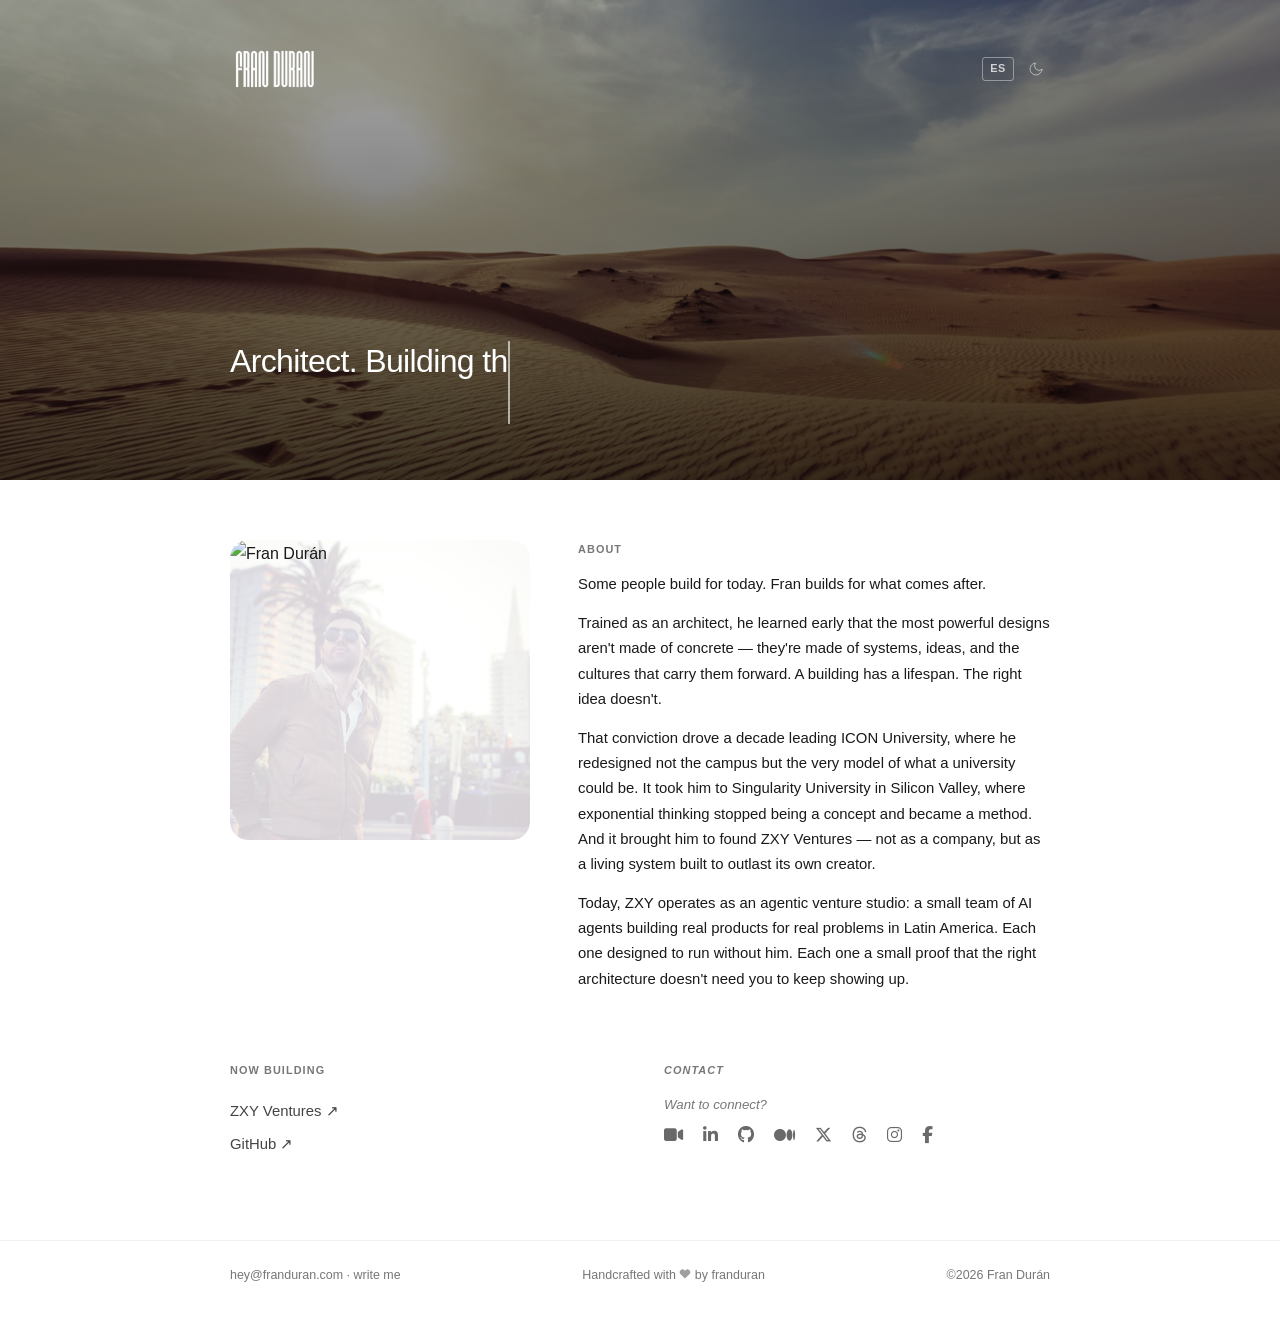
==== index.html @ b715d95b "fix: replace heart emoji with monochromatic SVG icon in footer" ====
<!DOCTYPE html>
<html lang="en">
<head>
    <meta charset="UTF-8">
    <meta name="viewport" content="width=device-width, initial-scale=1.0">
    <meta name="description" content="Fran Durán — Architect. Building things that outlive their creator. Founder of ZXY Ventures.">
    <meta name="keywords" content="Fran Durán, ZXY Ventures, entrepreneur, architect, AI agents, venture studio, Mexico, LatAm">
    <meta name="author" content="Fran Durán">
    <meta property="og:title" content="Fran Durán">
    <meta property="og:description" content="Architect. Building things that outlive their creator.">
    <meta property="og:image" content="assets/FD_Profile_SF.jpg">
    <meta property="og:url" content="https://franduran.com">
    <title>Fran Durán</title>
    <link rel="stylesheet" href="style.css">
    <link rel="stylesheet" href="https://cdnjs.cloudflare.com/ajax/libs/font-awesome/6.5.1/css/all.min.css">
    <link rel="icon" type="image/x-icon" href="assets/favicon.ico">
    <link rel="apple-touch-icon" href="assets/FD_Profile_SF.jpg">
    <link rel="preload" href="style.css" as="style">
    <link rel="preload" href="script.js" as="script">
    <link rel="preload" href="assets/desert-bg.jpg" as="image">
</head>
<body>
    <section id="hero">
        <div class="hero-overlay"></div>
        <nav class="hero-nav">
            <div class="nav-inner">
                <img src="assets/FD_Logotipo.png" alt="Fran Durán" class="hero-logo" loading="eager">
                <div class="nav-controls">
                    <button id="lang-toggle" aria-label="Toggle language">EN</button>
                    <button id="cambiar-tema" aria-label="Toggle dark mode"></button>
                </div>
            </div>
        </nav>
        <div class="hero-content">
            <h1 id="hero-tagline" data-en="Architect. Building things that outlive their creator." data-es="Arquitecto. Construyendo cosas que sobreviven a su creador.">Architect. Building things that outlive their creator.</h1>
        </div>
    </section>

    <header id="sticky-header">
        <div class="nav-inner">
            <img src="assets/FD_Logotipo.png" alt="Fran Durán" class="sticky-logo" loading="eager">
            <div class="nav-controls">
                <button id="lang-toggle-sticky" aria-label="Toggle language">EN</button>
                <button id="cambiar-tema-sticky" aria-label="Toggle dark mode"></button>
            </div>
        </div>
    </header>

    <main class="content-wrapper">
        <article id="bio">
            <div class="bio-image">
                <img src="assets/FD_Profile_SF.jpg" alt="Fran Durán" class="base-image" loading="lazy">
                <img src="assets/FD_Profile_SF_NB.png" alt="Fran Durán" class="top-image" loading="lazy">
            </div>
            <div class="bio-content">
                <h2 data-en="About" data-es="Acerca de">About</h2>
                <p data-en="Some people build for today. Fran builds for what comes after." data-es="Algunos construyen para hoy. Fran construye para lo que viene después.">Some people build for today. Fran builds for what comes after.</p>
                <p data-en="Trained as an architect, he learned early that the most powerful designs aren't made of concrete — they're made of systems, ideas, and the cultures that carry them forward. A building has a lifespan. The right idea doesn't." data-es="Formado como arquitecto, aprendió desde temprano que los diseños más poderosos no están hechos de concreto — están hechos de sistemas, ideas y las culturas que los llevan hacia adelante. Un edificio tiene vida útil. La idea correcta, no.">Trained as an architect, he learned early that the most powerful designs aren't made of concrete — they're made of systems, ideas, and the cultures that carry them forward. A building has a lifespan. The right idea doesn't.</p>
                <p data-en="That conviction drove a decade leading ICON University, where he redesigned not the campus but the very model of what a university could be. It took him to Singularity University in Silicon Valley, where exponential thinking stopped being a concept and became a method. And it brought him to found ZXY Ventures — not as a company, but as a living system built to outlast its own creator." data-es="Esa convicción lo llevó a dirigir ICON University durante una década, donde rediseñó no el campus sino el modelo mismo de lo que una universidad podía ser. Lo llevó a Singularity University en Silicon Valley, donde el pensamiento exponencial dejó de ser un concepto y se convirtió en método. Y lo trajo a fundar ZXY Ventures — no como una empresa, sino como un sistema vivo construido para sobrevivir a su propio creador.">That conviction drove a decade leading ICON University, where he redesigned not the campus but the very model of what a university could be. It took him to Singularity University in Silicon Valley, where exponential thinking stopped being a concept and became a method. And it brought him to found ZXY Ventures — not as a company, but as a living system built to outlast its own creator.</p>
                <p data-en="Today, ZXY operates as an agentic venture studio: a small team of AI agents building real products for real problems in Latin America. Each one designed to run without him. Each one a small proof that the right architecture doesn't need you to keep showing up." data-es="Hoy, ZXY opera como un venture studio agéntico: un equipo reducido de agentes de IA construyendo productos reales para problemas reales en América Latina. Cada uno diseñado para funcionar sin él. Cada uno una pequeña prueba de que la arquitectura correcta no necesita que sigas apareciendo.">Today, ZXY operates as an agentic venture studio: a small team of AI agents building real products for real problems in Latin America. Each one designed to run without him. Each one a small proof that the right architecture doesn't need you to keep showing up.</p>
            </div>
        </article>

        <div class="lower-grid">
            <aside id="companies">
                <h2 data-en="Now building" data-es="Construyendo ahora">Now building</h2>
                <ul>
                    <li><a href="https://zxy.vc" target="_blank">ZXY Ventures ↗</a></li>
                    <li><a href="https://github.com/franduranv" target="_blank">GitHub ↗</a></li>
                </ul>
            </aside>
            <address id="contact">
                <h2 data-en="Contact" data-es="Contacto">Contact</h2>
                <p class="connect-text" data-en="Want to connect?" data-es="¿Quieres conectar?">Want to connect?</p>
                <div class="contact-icons">
                    <a href="https://usemotion.com/meet/franduran/zoom?d=30" target="_blank" rel="noopener noreferrer"><i class="fa-solid fa-video"></i></a>
                    <a href="https://www.linkedin.com/in/franduran/" target="_blank" rel="noopener noreferrer"><i class="fab fa-linkedin-in"></i></a>
                    <a href="https://github.com/franduranv" target="_blank" rel="noopener noreferrer"><i class="fab fa-github"></i></a>
                    <a href="https://medium.com/@franduran" target="_blank" rel="noopener noreferrer"><i class="fab fa-medium-m"></i></a>
                    <a href="https://twitter.com/franduran" target="_blank" rel="noopener noreferrer"><i class="fa-brands fa-x-twitter"></i></a>
                    <a href="https://www.threads.net/@franduran" target="_blank" rel="noopener noreferrer"><i class="fa-brands fa-threads"></i></a>
                    <a href="https://www.instagram.com/franduran/" target="_blank" rel="noopener noreferrer"><i class="fab fa-instagram"></i></a>
                    <a href="https://www.facebook.com/franduranv" target="_blank" rel="noopener noreferrer"><i class="fab fa-facebook-f"></i></a>
                </div>
            </address>
        </div>
    </main>

    <footer>
        <div class="footer-inner">
            <span>hey@franduran.com · <a href="mailto:hey@franduran.com" data-en="write me" data-es="escríbeme">write me</a></span>
            <span id="footer-craft">Handcrafted with <svg xmlns='http://www.w3.org/2000/svg' width='12' height='12' viewBox='0 0 24 24' fill='currentColor' stroke='none' style='vertical-align:-1px;opacity:0.7'><path d='M20.84 4.61a5.5 5.5 0 0 0-7.78 0L12 5.67l-1.06-1.06a5.5 5.5 0 0 0-7.78 7.78l1.06 1.06L12 21.23l7.78-7.78 1.06-1.06a5.5 5.5 0 0 0 0-7.78z'/></svg> by franduran</span>
            <span>©2026 Fran Durán</span>
        </div>
    </footer>

    <script src="script.js"></script>
</body>
</html>
---- style.css ----
/* ── Variables ── */
:root {
    --color-primary: #1a1a1a;
    --color-secondary: #777;
    --color-link: #444;
    --bg: #fff;
    --max-w: 900px;
    --font: 'Helvetica Neue', 'Helvetica', 'Segoe UI', sans-serif;
}
.tema-oscuro {
    --color-primary: #f0f0f0;
    --color-secondary: #999;
    --color-link: #ccc;
    --bg: #1a1a1a;
}

* { box-sizing: border-box; margin: 0; padding: 0; }
*, *::before, *::after { transition: background-color 0.3s ease, color 0.3s ease, border-color 0.3s ease; }
img, svg { transition: none !important; }

body {
    background: var(--bg);
    color: var(--color-primary);
    font-family: var(--font);
    line-height: 1.7;
    font-size: 16px;
}

/* ── Nav inner (shared by hero-nav and sticky header) ── */
.nav-inner {
    max-width: var(--max-w);
    margin: 0 auto;
    width: 100%;
    padding: 0 40px;
    display: flex;
    justify-content: space-between;
    align-items: center;
}

/* ── Hero ── */
#hero {
    position: relative;
    width: 100%;
    min-height: 480px;
    max-height: 580px;
    display: flex;
    flex-direction: column;
    background-image: url('assets/desert-bg.jpg');
    background-size: cover;
    background-position: center 50%;
}

.hero-overlay {
    position: absolute;
    inset: 0;
    background: linear-gradient(
        to bottom,
        rgba(0,0,0,0.3) 0%,
        rgba(0,0,0,0.5) 50%,
        rgba(0,0,0,0.72) 100%
    );
    pointer-events: none;
}

/* Hero nav — stays within content width */
.hero-nav {
    position: relative;
    z-index: 10;
    width: 100%;
    padding: 24px 0;
}

.hero-logo { width: 90px; height: auto; filter: brightness(0) invert(1); }

/* Dark mode toggle */
#cambiar-tema, #cambiar-tema-sticky {
    background: none;
    border: none;
    cursor: pointer;
    padding: 6px;
    display: flex;
    align-items: center;
    color: rgba(255,255,255,0.75);
    opacity: 0.7;
    line-height: 1;
}
#cambiar-tema:hover, #cambiar-tema-sticky:hover { opacity: 1; }
#cambiar-tema svg, #cambiar-tema-sticky svg { display: block; }

/* Hero content — tagline at bottom */
.hero-content {
    position: relative;
    z-index: 2;
    flex: 1;
    display: flex;
    align-items: flex-end;
    max-width: var(--max-w);
    margin: 0 auto;
    width: 100%;
    padding: 0 40px 56px;
}

#hero-tagline {
    color: #fff;
    font-size: 2em;
    font-weight: 300;
    letter-spacing: -0.02em;
    line-height: 1.25;
    min-height: 2.6em;
}

/* ── Sticky header (hidden by default) ── */
#sticky-header {
    position: fixed;
    top: 0; left: 0; right: 0;
    z-index: 100;
    background: var(--bg);
    border-bottom: 1px solid rgba(128,128,128,0.15);
    padding: 14px 0;
    transform: translateY(-100%);
    transition: transform 0.25s ease, background 0.3s ease !important;
}
#sticky-header.visible { transform: translateY(0); }

.sticky-logo { width: 80px; height: auto; }
.tema-oscuro .sticky-logo { filter: brightness(0) invert(1); }

#cambiar-tema-sticky { color: var(--color-primary); opacity: 0.6; }

/* ── Main content ── */
.content-wrapper {
    max-width: var(--max-w);
    margin: 0 auto;
    padding: 60px 40px 20px;
}

/* ── Bio: image LEFT, text RIGHT ── */
#bio {
    display: flex;
    gap: 48px;
    align-items: flex-start;
    animation: fadeInUp 0.7s ease-out 0.1s both;
}

.bio-image {
    width: 300px;
    height: 300px;
    border-radius: 18px;
    overflow: hidden;
    position: relative;
    flex-shrink: 0;
}

.base-image, .top-image {
    width: 100%; height: 100%;
    position: absolute;
    top: 0; left: 0;
    border-radius: 18px;
    object-fit: cover;
}
.base-image { opacity: 0.18; }

.bio-content { flex: 1; }

h2 {
    font-size: 0.68em;
    font-weight: 600;
    text-transform: uppercase;
    letter-spacing: 0.1em;
    color: var(--color-secondary);
    margin-bottom: 14px;
}

.bio-content p {
    font-size: 0.93em;
    color: var(--color-primary);
    margin-bottom: 0.9em;
}

/* ── Lower grid: companies + contact ── */
.lower-grid {
    display: flex;
    gap: 48px;
    margin-top: 56px;
    animation: fadeInUp 0.7s ease-out 0.25s both;
}

#companies, #contact { flex: 1; }

ul { list-style: none; }
ul li { padding: 3px 0; }
ul li a {
    color: var(--color-link);
    text-decoration: none;
    font-size: 0.93em;
}
ul li a:hover { opacity: 0.6; }

.connect-text {
    font-size: 0.83em;
    color: var(--color-secondary);
    margin-bottom: 10px;
}

.contact-icons {
    display: flex;
    flex-wrap: wrap;
    gap: 20px;
    margin-top: 6px;
}

.contact-icons a {
    color: var(--color-link);
    font-size: 17px;
    display: flex;
    align-items: center;
    text-decoration: none;      /* ← remove underline */
    line-height: 1;
    opacity: 0.8;
    transition: opacity 0.2s !important;
}
.contact-icons a:hover { opacity: 1; }

/* ── Footer — single line, 3 cols ── */
footer {
    border-top: 1px solid rgba(128,128,128,0.12);
    margin-top: 60px;
    padding: 24px 0 40px;
}

.footer-inner {
    max-width: var(--max-w);
    margin: 0 auto;
    padding: 0 40px;
    display: flex;
    justify-content: space-between;
    align-items: center;
    font-size: 0.78em;
    color: var(--color-secondary);
    gap: 16px;
}

.footer-inner a { color: var(--color-secondary); text-decoration: none; }
.footer-inner a:hover { text-decoration: underline; }

/* ── Animations ── */
@keyframes fadeInUp {
    from { opacity: 0; transform: translateY(18px); }
    to   { opacity: 1; transform: translateY(0); }
}

/* ── Responsive ── */
@media (max-width: 768px) {
    .nav-inner { padding: 0 20px; }
    .hero-content { padding: 0 20px 40px; }
    #hero-tagline { font-size: 1.3em; }

    .content-wrapper { padding: 40px 20px 20px; }

    #bio {
        flex-direction: column;
        align-items: center;
    }
    .bio-image { width: 240px; height: 240px; }
    .bio-content { width: 100%; }

    .lower-grid {
        flex-direction: column;
        gap: 32px;
        margin-top: 40px;
    }

    .footer-inner {
        flex-direction: column;
        text-align: center;
        gap: 6px;
        padding: 0 20px;
    }
}
/* updated: 20260319214425 */

/* ── Language toggle ── */
.nav-controls {
    display: flex;
    align-items: center;
    gap: 8px;
}

#lang-toggle, #lang-toggle-sticky {
    background: none;
    border: 1px solid rgba(255,255,255,0.4);
    border-radius: 3px;
    color: rgba(255,255,255,0.75);
    font-size: 0.68em;
    font-weight: 600;
    letter-spacing: 0.06em;
    padding: 3px 7px;
    cursor: pointer;
    font-family: var(--font);
    transition: opacity 0.2s, border-color 0.2s !important;
    line-height: 1.4;
}
#lang-toggle:hover, #lang-toggle-sticky:hover {
    opacity: 1;
    border-color: rgba(255,255,255,0.8);
}
#lang-toggle-sticky, #lang-toggle-sticky {
    color: var(--color-secondary);
    border-color: rgba(128,128,128,0.3);
}
#lang-toggle-sticky:hover {
    border-color: var(--color-secondary);
}
---- style.css ----
/* ── Variables ── */
:root {
    --color-primary: #1a1a1a;
    --color-secondary: #777;
    --color-link: #444;
    --bg: #fff;
    --max-w: 900px;
    --font: 'Helvetica Neue', 'Helvetica', 'Segoe UI', sans-serif;
}
.tema-oscuro {
    --color-primary: #f0f0f0;
    --color-secondary: #999;
    --color-link: #ccc;
    --bg: #1a1a1a;
}

* { box-sizing: border-box; margin: 0; padding: 0; }
*, *::before, *::after { transition: background-color 0.3s ease, color 0.3s ease, border-color 0.3s ease; }
img, svg { transition: none !important; }

body {
    background: var(--bg);
    color: var(--color-primary);
    font-family: var(--font);
    line-height: 1.7;
    font-size: 16px;
}

/* ── Nav inner (shared by hero-nav and sticky header) ── */
.nav-inner {
    max-width: var(--max-w);
    margin: 0 auto;
    width: 100%;
    padding: 0 40px;
    display: flex;
    justify-content: space-between;
    align-items: center;
}

/* ── Hero ── */
#hero {
    position: relative;
    width: 100%;
    min-height: 480px;
    max-height: 580px;
    display: flex;
    flex-direction: column;
    background-image: url('assets/desert-bg.jpg');
    background-size: cover;
    background-position: center 50%;
}

.hero-overlay {
    position: absolute;
    inset: 0;
    background: linear-gradient(
        to bottom,
        rgba(0,0,0,0.3) 0%,
        rgba(0,0,0,0.5) 50%,
        rgba(0,0,0,0.72) 100%
    );
    pointer-events: none;
}

/* Hero nav — stays within content width */
.hero-nav {
    position: relative;
    z-index: 10;
    width: 100%;
    padding: 24px 0;
}

.hero-logo { width: 90px; height: auto; filter: brightness(0) invert(1); }

/* Dark mode toggle */
#cambiar-tema, #cambiar-tema-sticky {
    background: none;
    border: none;
    cursor: pointer;
    padding: 6px;
    display: flex;
    align-items: center;
    color: rgba(255,255,255,0.75);
    opacity: 0.7;
    line-height: 1;
}
#cambiar-tema:hover, #cambiar-tema-sticky:hover { opacity: 1; }
#cambiar-tema svg, #cambiar-tema-sticky svg { display: block; }

/* Hero content — tagline at bottom */
.hero-content {
    position: relative;
    z-index: 2;
    flex: 1;
    display: flex;
    align-items: flex-end;
    max-width: var(--max-w);
    margin: 0 auto;
    width: 100%;
    padding: 0 40px 56px;
}

#hero-tagline {
    color: #fff;
    font-size: 2em;
    font-weight: 300;
    letter-spacing: -0.02em;
    line-height: 1.25;
    min-height: 2.6em;
}

/* ── Sticky header (hidden by default) ── */
#sticky-header {
    position: fixed;
    top: 0; left: 0; right: 0;
    z-index: 100;
    background: var(--bg);
    border-bottom: 1px solid rgba(128,128,128,0.15);
    padding: 14px 0;
    transform: translateY(-100%);
    transition: transform 0.25s ease, background 0.3s ease !important;
}
#sticky-header.visible { transform: translateY(0); }

.sticky-logo { width: 80px; height: auto; }
.tema-oscuro .sticky-logo { filter: brightness(0) invert(1); }

#cambiar-tema-sticky { color: var(--color-primary); opacity: 0.6; }

/* ── Main content ── */
.content-wrapper {
    max-width: var(--max-w);
    margin: 0 auto;
    padding: 60px 40px 20px;
}

/* ── Bio: image LEFT, text RIGHT ── */
#bio {
    display: flex;
    gap: 48px;
    align-items: flex-start;
    animation: fadeInUp 0.7s ease-out 0.1s both;
}

.bio-image {
    width: 300px;
    height: 300px;
    border-radius: 18px;
    overflow: hidden;
    position: relative;
    flex-shrink: 0;
}

.base-image, .top-image {
    width: 100%; height: 100%;
    position: absolute;
    top: 0; left: 0;
    border-radius: 18px;
    object-fit: cover;
}
.base-image { opacity: 0.18; }

.bio-content { flex: 1; }

h2 {
    font-size: 0.68em;
    font-weight: 600;
    text-transform: uppercase;
    letter-spacing: 0.1em;
    color: var(--color-secondary);
    margin-bottom: 14px;
}

.bio-content p {
    font-size: 0.93em;
    color: var(--color-primary);
    margin-bottom: 0.9em;
}

/* ── Lower grid: companies + contact ── */
.lower-grid {
    display: flex;
    gap: 48px;
    margin-top: 56px;
    animation: fadeInUp 0.7s ease-out 0.25s both;
}

#companies, #contact { flex: 1; }

ul { list-style: none; }
ul li { padding: 3px 0; }
ul li a {
    color: var(--color-link);
    text-decoration: none;
    font-size: 0.93em;
}
ul li a:hover { opacity: 0.6; }

.connect-text {
    font-size: 0.83em;
    color: var(--color-secondary);
    margin-bottom: 10px;
}

.contact-icons {
    display: flex;
    flex-wrap: wrap;
    gap: 20px;
    margin-top: 6px;
}

.contact-icons a {
    color: var(--color-link);
    font-size: 17px;
    display: flex;
    align-items: center;
    text-decoration: none;      /* ← remove underline */
    line-height: 1;
    opacity: 0.8;
    transition: opacity 0.2s !important;
}
.contact-icons a:hover { opacity: 1; }

/* ── Footer — single line, 3 cols ── */
footer {
    border-top: 1px solid rgba(128,128,128,0.12);
    margin-top: 60px;
    padding: 24px 0 40px;
}

.footer-inner {
    max-width: var(--max-w);
    margin: 0 auto;
    padding: 0 40px;
    display: flex;
    justify-content: space-between;
    align-items: center;
    font-size: 0.78em;
    color: var(--color-secondary);
    gap: 16px;
}

.footer-inner a { color: var(--color-secondary); text-decoration: none; }
.footer-inner a:hover { text-decoration: underline; }

/* ── Animations ── */
@keyframes fadeInUp {
    from { opacity: 0; transform: translateY(18px); }
    to   { opacity: 1; transform: translateY(0); }
}

/* ── Responsive ── */
@media (max-width: 768px) {
    .nav-inner { padding: 0 20px; }
    .hero-content { padding: 0 20px 40px; }
    #hero-tagline { font-size: 1.3em; }

    .content-wrapper { padding: 40px 20px 20px; }

    #bio {
        flex-direction: column;
        align-items: center;
    }
    .bio-image { width: 240px; height: 240px; }
    .bio-content { width: 100%; }

    .lower-grid {
        flex-direction: column;
        gap: 32px;
        margin-top: 40px;
    }

    .footer-inner {
        flex-direction: column;
        text-align: center;
        gap: 6px;
        padding: 0 20px;
    }
}
/* updated: 20260319214425 */

/* ── Language toggle ── */
.nav-controls {
    display: flex;
    align-items: center;
    gap: 8px;
}

#lang-toggle, #lang-toggle-sticky {
    background: none;
    border: 1px solid rgba(255,255,255,0.4);
    border-radius: 3px;
    color: rgba(255,255,255,0.75);
    font-size: 0.68em;
    font-weight: 600;
    letter-spacing: 0.06em;
    padding: 3px 7px;
    cursor: pointer;
    font-family: var(--font);
    transition: opacity 0.2s, border-color 0.2s !important;
    line-height: 1.4;
}
#lang-toggle:hover, #lang-toggle-sticky:hover {
    opacity: 1;
    border-color: rgba(255,255,255,0.8);
}
#lang-toggle-sticky, #lang-toggle-sticky {
    color: var(--color-secondary);
    border-color: rgba(128,128,128,0.3);
}
#lang-toggle-sticky:hover {
    border-color: var(--color-secondary);
}
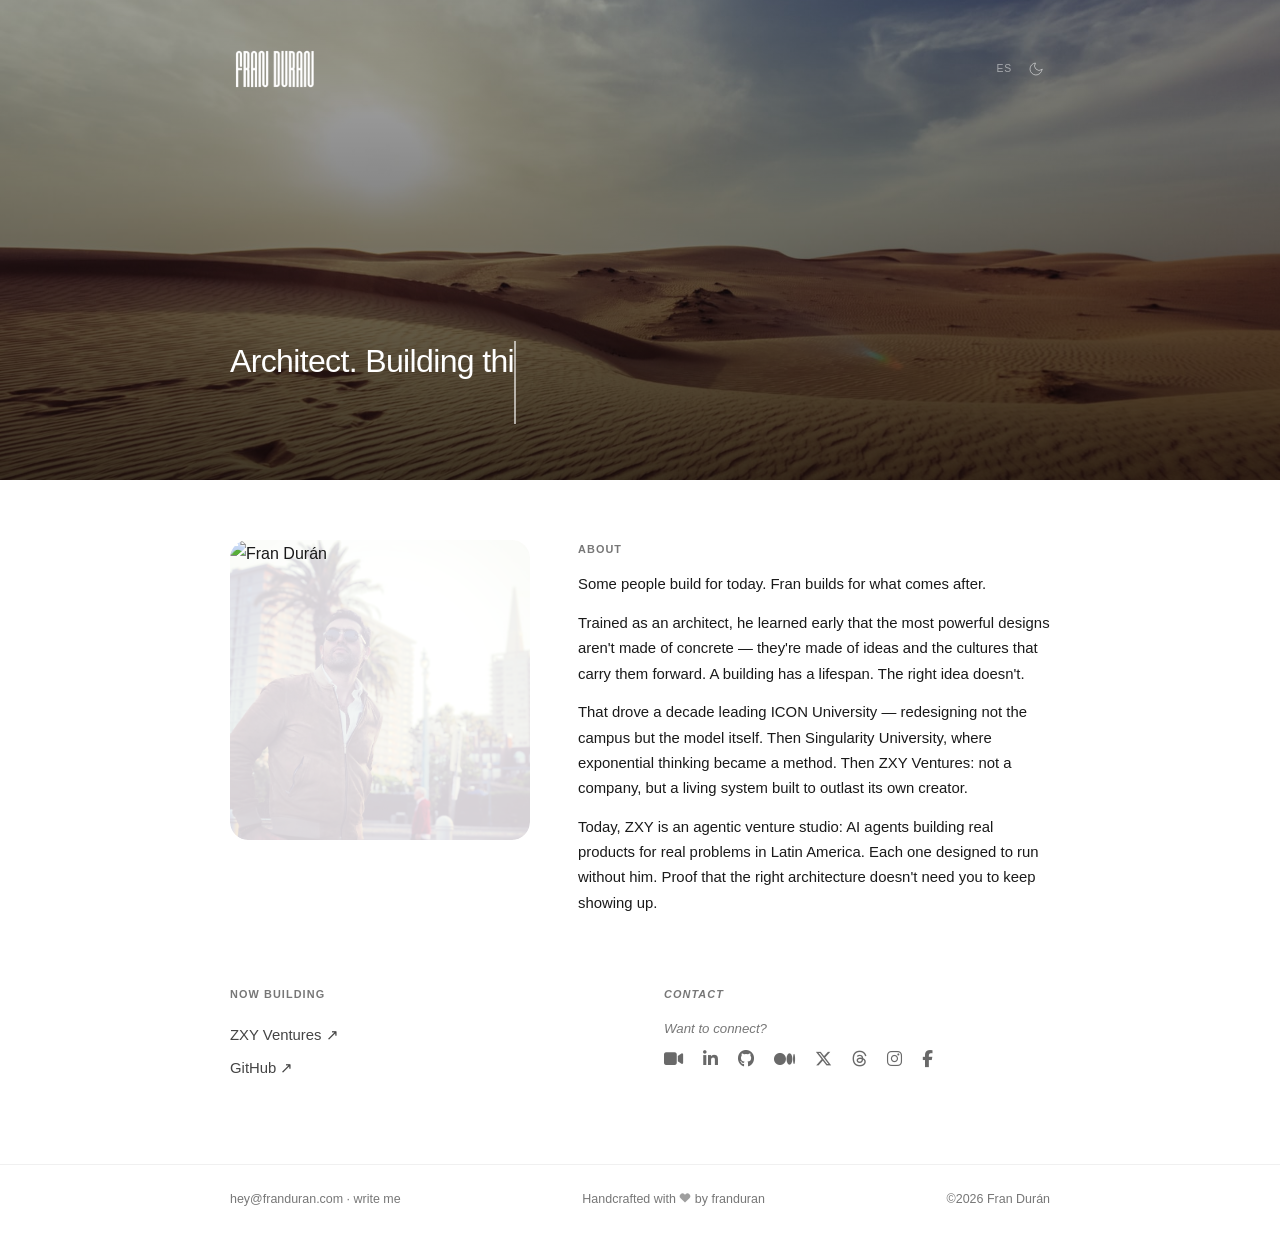
==== commit ce085533: "fix: lang toggle no border/no bold (subtle), shorter bio text EN+ES, 'Sobre mí' vs 'About'" ====
--- a/index.html
+++ b/index.html
@@ -53,11 +53,11 @@
                 <img src="assets/FD_Profile_SF_NB.png" alt="Fran Durán" class="top-image" loading="lazy">
             </div>
             <div class="bio-content">
-                <h2 data-en="About" data-es="Acerca de">About</h2>
-                <p data-en="Some people build for today. Fran builds for what comes after." data-es="Algunos construyen para hoy. Fran construye para lo que viene después.">Some people build for today. Fran builds for what comes after.</p>
-                <p data-en="Trained as an architect, he learned early that the most powerful designs aren't made of concrete — they're made of systems, ideas, and the cultures that carry them forward. A building has a lifespan. The right idea doesn't." data-es="Formado como arquitecto, aprendió desde temprano que los diseños más poderosos no están hechos de concreto — están hechos de sistemas, ideas y las culturas que los llevan hacia adelante. Un edificio tiene vida útil. La idea correcta, no.">Trained as an architect, he learned early that the most powerful designs aren't made of concrete — they're made of systems, ideas, and the cultures that carry them forward. A building has a lifespan. The right idea doesn't.</p>
-                <p data-en="That conviction drove a decade leading ICON University, where he redesigned not the campus but the very model of what a university could be. It took him to Singularity University in Silicon Valley, where exponential thinking stopped being a concept and became a method. And it brought him to found ZXY Ventures — not as a company, but as a living system built to outlast its own creator." data-es="Esa convicción lo llevó a dirigir ICON University durante una década, donde rediseñó no el campus sino el modelo mismo de lo que una universidad podía ser. Lo llevó a Singularity University en Silicon Valley, donde el pensamiento exponencial dejó de ser un concepto y se convirtió en método. Y lo trajo a fundar ZXY Ventures — no como una empresa, sino como un sistema vivo construido para sobrevivir a su propio creador.">That conviction drove a decade leading ICON University, where he redesigned not the campus but the very model of what a university could be. It took him to Singularity University in Silicon Valley, where exponential thinking stopped being a concept and became a method. And it brought him to found ZXY Ventures — not as a company, but as a living system built to outlast its own creator.</p>
-                <p data-en="Today, ZXY operates as an agentic venture studio: a small team of AI agents building real products for real problems in Latin America. Each one designed to run without him. Each one a small proof that the right architecture doesn't need you to keep showing up." data-es="Hoy, ZXY opera como un venture studio agéntico: un equipo reducido de agentes de IA construyendo productos reales para problemas reales en América Latina. Cada uno diseñado para funcionar sin él. Cada uno una pequeña prueba de que la arquitectura correcta no necesita que sigas apareciendo.">Today, ZXY operates as an agentic venture studio: a small team of AI agents building real products for real problems in Latin America. Each one designed to run without him. Each one a small proof that the right architecture doesn't need you to keep showing up.</p>
+                <h2 data-en="About" data-es="Sobre mí">About</h2>
+                <p data-en="Some people build for today. Fran builds for what comes after." data-es="Algunos construyen para hoy. Fran construye para lo que sigue.">Some people build for today. Fran builds for what comes after.</p>
+                <p data-en="Trained as an architect, he learned early that the most powerful designs aren't made of concrete — they're made of ideas and the cultures that carry them forward. A building has a lifespan. The right idea doesn't." data-es="Formado como arquitecto, aprendió pronto que los diseños más poderosos no son de concreto — son de ideas y culturas. Un edificio tiene vida útil. La idea correcta, no.">Trained as an architect, he learned early that the most powerful designs aren't made of concrete — they're made of ideas and the cultures that carry them forward. A building has a lifespan. The right idea doesn't.</p>
+                <p data-en="That drove a decade leading ICON University — redesigning not the campus but the model itself. Then Singularity University, where exponential thinking became a method. Then ZXY Ventures: not a company, but a living system built to outlast its own creator." data-es="Eso lo llevó a dirigir ICON University durante una década — rediseñando no el campus sino el modelo. Luego Singularity University, donde el pensamiento exponencial se volvió método. Luego ZXY Ventures: no una empresa, sino un sistema vivo construido para sobrevivir a su creador.">That drove a decade leading ICON University — redesigning not the campus but the model itself. Then Singularity University, where exponential thinking became a method. Then ZXY Ventures: not a company, but a living system built to outlast its own creator.</p>
+                <p data-en="Today, ZXY is an agentic venture studio: AI agents building real products for real problems in Latin America. Each one designed to run without him. Proof that the right architecture doesn't need you to keep showing up." data-es="Hoy, ZXY es un venture studio agéntico: agentes de IA construyendo productos reales para problemas reales en LatAm. Cada uno diseñado para funcionar sin él. Prueba de que la arquitectura correcta no necesita que sigas apareciendo.">Today, ZXY is an agentic venture studio: AI agents building real products for real problems in Latin America. Each one designed to run without him. Proof that the right architecture doesn't need you to keep showing up.</p>
             </div>
         </article>
 
--- a/style.css
+++ b/style.css
@@ -283,31 +283,29 @@
 .nav-controls {
     display: flex;
     align-items: center;
-    gap: 8px;
+    gap: 10px;
 }
 
 #lang-toggle, #lang-toggle-sticky {
     background: none;
-    border: 1px solid rgba(255,255,255,0.4);
-    border-radius: 3px;
-    color: rgba(255,255,255,0.75);
-    font-size: 0.68em;
-    font-weight: 600;
-    letter-spacing: 0.06em;
-    padding: 3px 7px;
+    border: none;
+    color: rgba(255,255,255,0.5);
+    font-size: 0.65em;
+    font-weight: 300;
+    letter-spacing: 0.08em;
+    padding: 0;
     cursor: pointer;
     font-family: var(--font);
-    transition: opacity 0.2s, border-color 0.2s !important;
-    line-height: 1.4;
+    transition: opacity 0.2s !important;
+    line-height: 1;
 }
 #lang-toggle:hover, #lang-toggle-sticky:hover {
+    color: rgba(255,255,255,0.9);
+}
+#lang-toggle-sticky {
+    color: var(--color-secondary);
+    opacity: 0.6;
+}
+#lang-toggle-sticky:hover {
     opacity: 1;
-    border-color: rgba(255,255,255,0.8);
-}
-#lang-toggle-sticky, #lang-toggle-sticky {
-    color: var(--color-secondary);
-    border-color: rgba(128,128,128,0.3);
-}
-#lang-toggle-sticky:hover {
-    border-color: var(--color-secondary);
-}
+}
--- a/style.css
+++ b/style.css
@@ -283,31 +283,29 @@
 .nav-controls {
     display: flex;
     align-items: center;
-    gap: 8px;
+    gap: 10px;
 }
 
 #lang-toggle, #lang-toggle-sticky {
     background: none;
-    border: 1px solid rgba(255,255,255,0.4);
-    border-radius: 3px;
-    color: rgba(255,255,255,0.75);
-    font-size: 0.68em;
-    font-weight: 600;
-    letter-spacing: 0.06em;
-    padding: 3px 7px;
+    border: none;
+    color: rgba(255,255,255,0.5);
+    font-size: 0.65em;
+    font-weight: 300;
+    letter-spacing: 0.08em;
+    padding: 0;
     cursor: pointer;
     font-family: var(--font);
-    transition: opacity 0.2s, border-color 0.2s !important;
-    line-height: 1.4;
+    transition: opacity 0.2s !important;
+    line-height: 1;
 }
 #lang-toggle:hover, #lang-toggle-sticky:hover {
+    color: rgba(255,255,255,0.9);
+}
+#lang-toggle-sticky {
+    color: var(--color-secondary);
+    opacity: 0.6;
+}
+#lang-toggle-sticky:hover {
     opacity: 1;
-    border-color: rgba(255,255,255,0.8);
-}
-#lang-toggle-sticky, #lang-toggle-sticky {
-    color: var(--color-secondary);
-    border-color: rgba(128,128,128,0.3);
-}
-#lang-toggle-sticky:hover {
-    border-color: var(--color-secondary);
-}
+}
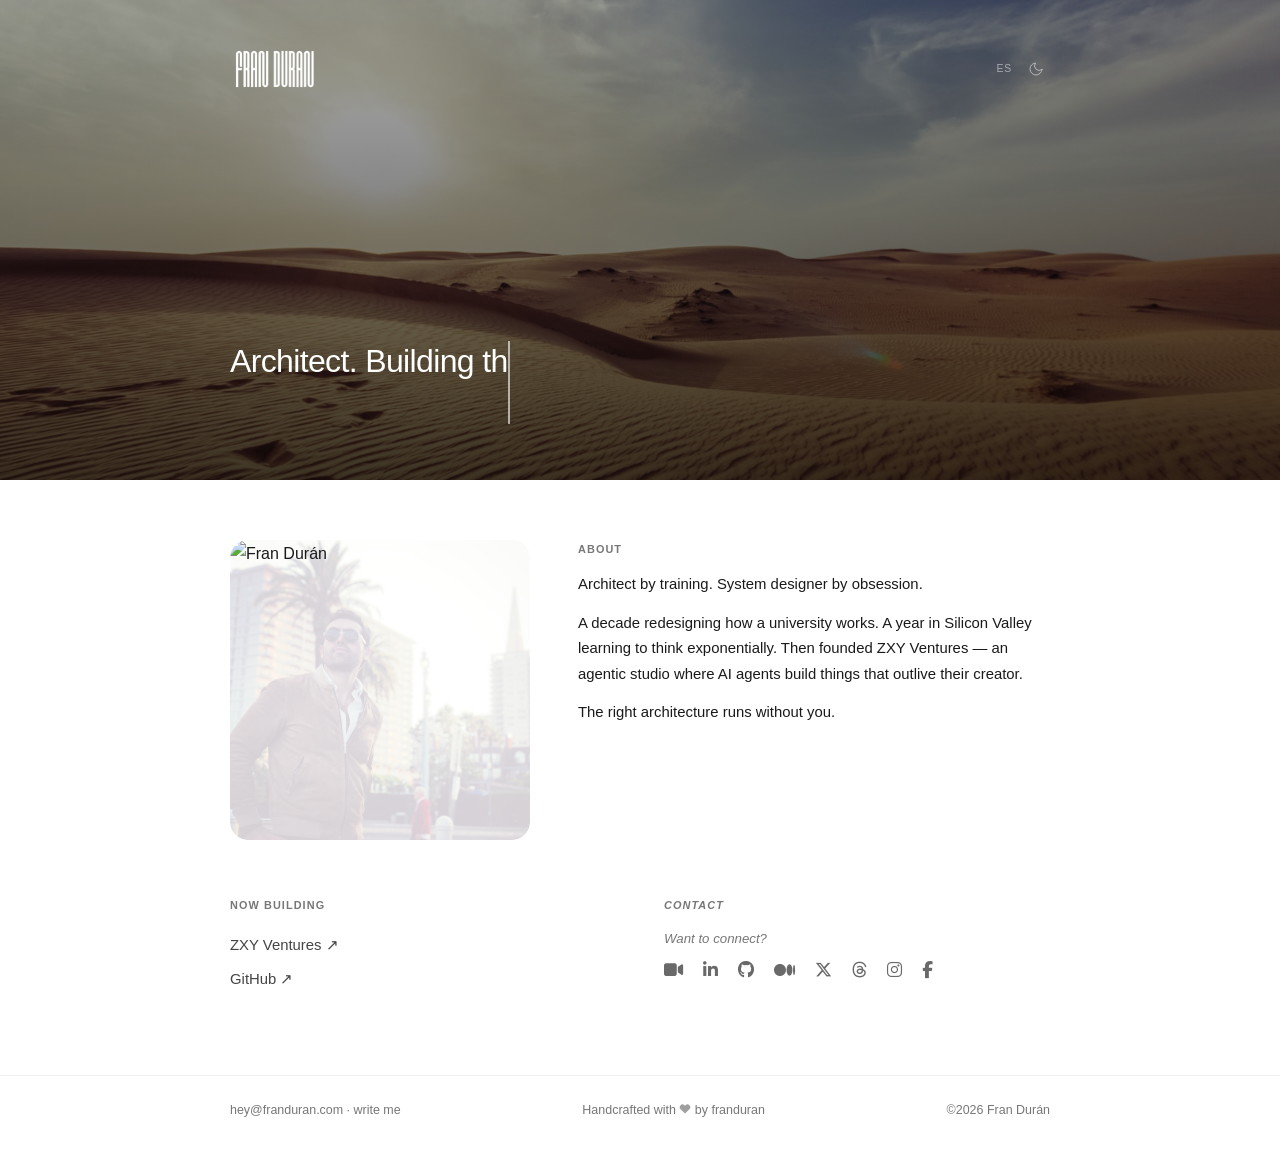
==== commit c029c73c: "fix: bio rewritten from scratch — less is more (Mies van der Rohe)" ====
--- a/index.html
+++ b/index.html
@@ -54,10 +54,9 @@
             </div>
             <div class="bio-content">
                 <h2 data-en="About" data-es="Sobre mí">About</h2>
-                <p data-en="Some people build for today. Fran builds for what comes after." data-es="Algunos construyen para hoy. Fran construye para lo que sigue.">Some people build for today. Fran builds for what comes after.</p>
-                <p data-en="Trained as an architect, he learned early that the most powerful designs aren't made of concrete — they're made of ideas and the cultures that carry them forward. A building has a lifespan. The right idea doesn't." data-es="Formado como arquitecto, aprendió pronto que los diseños más poderosos no son de concreto — son de ideas y culturas. Un edificio tiene vida útil. La idea correcta, no.">Trained as an architect, he learned early that the most powerful designs aren't made of concrete — they're made of ideas and the cultures that carry them forward. A building has a lifespan. The right idea doesn't.</p>
-                <p data-en="That drove a decade leading ICON University — redesigning not the campus but the model itself. Then Singularity University, where exponential thinking became a method. Then ZXY Ventures: not a company, but a living system built to outlast its own creator." data-es="Eso lo llevó a dirigir ICON University durante una década — rediseñando no el campus sino el modelo. Luego Singularity University, donde el pensamiento exponencial se volvió método. Luego ZXY Ventures: no una empresa, sino un sistema vivo construido para sobrevivir a su creador.">That drove a decade leading ICON University — redesigning not the campus but the model itself. Then Singularity University, where exponential thinking became a method. Then ZXY Ventures: not a company, but a living system built to outlast its own creator.</p>
-                <p data-en="Today, ZXY is an agentic venture studio: AI agents building real products for real problems in Latin America. Each one designed to run without him. Proof that the right architecture doesn't need you to keep showing up." data-es="Hoy, ZXY es un venture studio agéntico: agentes de IA construyendo productos reales para problemas reales en LatAm. Cada uno diseñado para funcionar sin él. Prueba de que la arquitectura correcta no necesita que sigas apareciendo.">Today, ZXY is an agentic venture studio: AI agents building real products for real problems in Latin America. Each one designed to run without him. Proof that the right architecture doesn't need you to keep showing up.</p>
+                <p data-en="Architect by training. System designer by obsession." data-es="Arquitecto de formación. Diseñador de sistemas por obsesión.">Architect by training. System designer by obsession.</p>
+                <p data-en="A decade redesigning how a university works. A year in Silicon Valley learning to think exponentially. Then founded ZXY Ventures — an agentic studio where AI agents build things that outlive their creator." data-es="Una década rediseñando cómo funciona una universidad. Un año en Silicon Valley aprendiendo a pensar en exponencial. Luego fundó ZXY Ventures — un estudio agéntico donde los agentes de IA construyen cosas que sobreviven a su creador.">A decade redesigning how a university works. A year in Silicon Valley learning to think exponentially. Then founded ZXY Ventures — an agentic studio where AI agents build things that outlive their creator.</p>
+                <p data-en="The right architecture runs without you." data-es="La arquitectura correcta funciona sin ti.">The right architecture runs without you.</p>
             </div>
         </article>
 
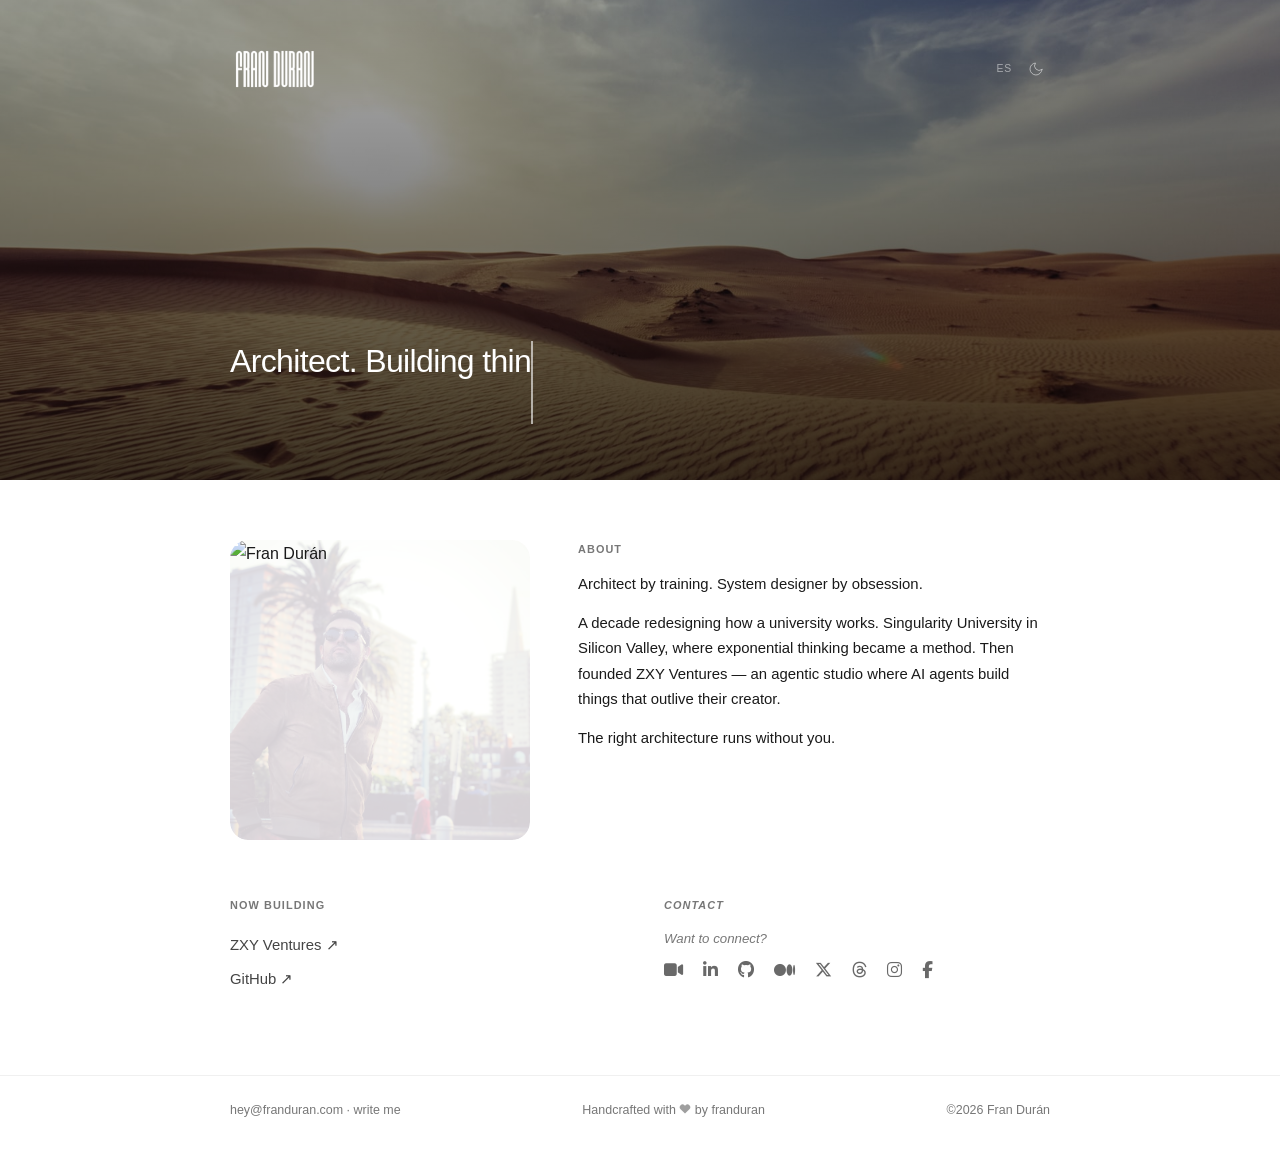
==== commit b7ed7fb1: "fix: remove incorrect 'a year in Silicon Valley' — corrected to Singularity University reference" ====
--- a/index.html
+++ b/index.html
@@ -55,7 +55,7 @@
             <div class="bio-content">
                 <h2 data-en="About" data-es="Sobre mí">About</h2>
                 <p data-en="Architect by training. System designer by obsession." data-es="Arquitecto de formación. Diseñador de sistemas por obsesión.">Architect by training. System designer by obsession.</p>
-                <p data-en="A decade redesigning how a university works. A year in Silicon Valley learning to think exponentially. Then founded ZXY Ventures — an agentic studio where AI agents build things that outlive their creator." data-es="Una década rediseñando cómo funciona una universidad. Un año en Silicon Valley aprendiendo a pensar en exponencial. Luego fundó ZXY Ventures — un estudio agéntico donde los agentes de IA construyen cosas que sobreviven a su creador.">A decade redesigning how a university works. A year in Silicon Valley learning to think exponentially. Then founded ZXY Ventures — an agentic studio where AI agents build things that outlive their creator.</p>
+                <p data-en="A decade redesigning how a university works. Singularity University in Silicon Valley, where exponential thinking became a method. Then founded ZXY Ventures — an agentic studio where AI agents build things that outlive their creator." data-es="Una década rediseñando cómo funciona una universidad. Singularity University en Silicon Valley, donde el pensamiento exponencial se volvió método. Luego fundó ZXY Ventures — un estudio agéntico donde los agentes de IA construyen cosas que sobreviven a su creador.">A decade redesigning how a university works. Singularity University in Silicon Valley, where exponential thinking became a method. Then founded ZXY Ventures — an agentic studio where AI agents build things that outlive their creator.</p>
                 <p data-en="The right architecture runs without you." data-es="La arquitectura correcta funciona sin ti.">The right architecture runs without you.</p>
             </div>
         </article>
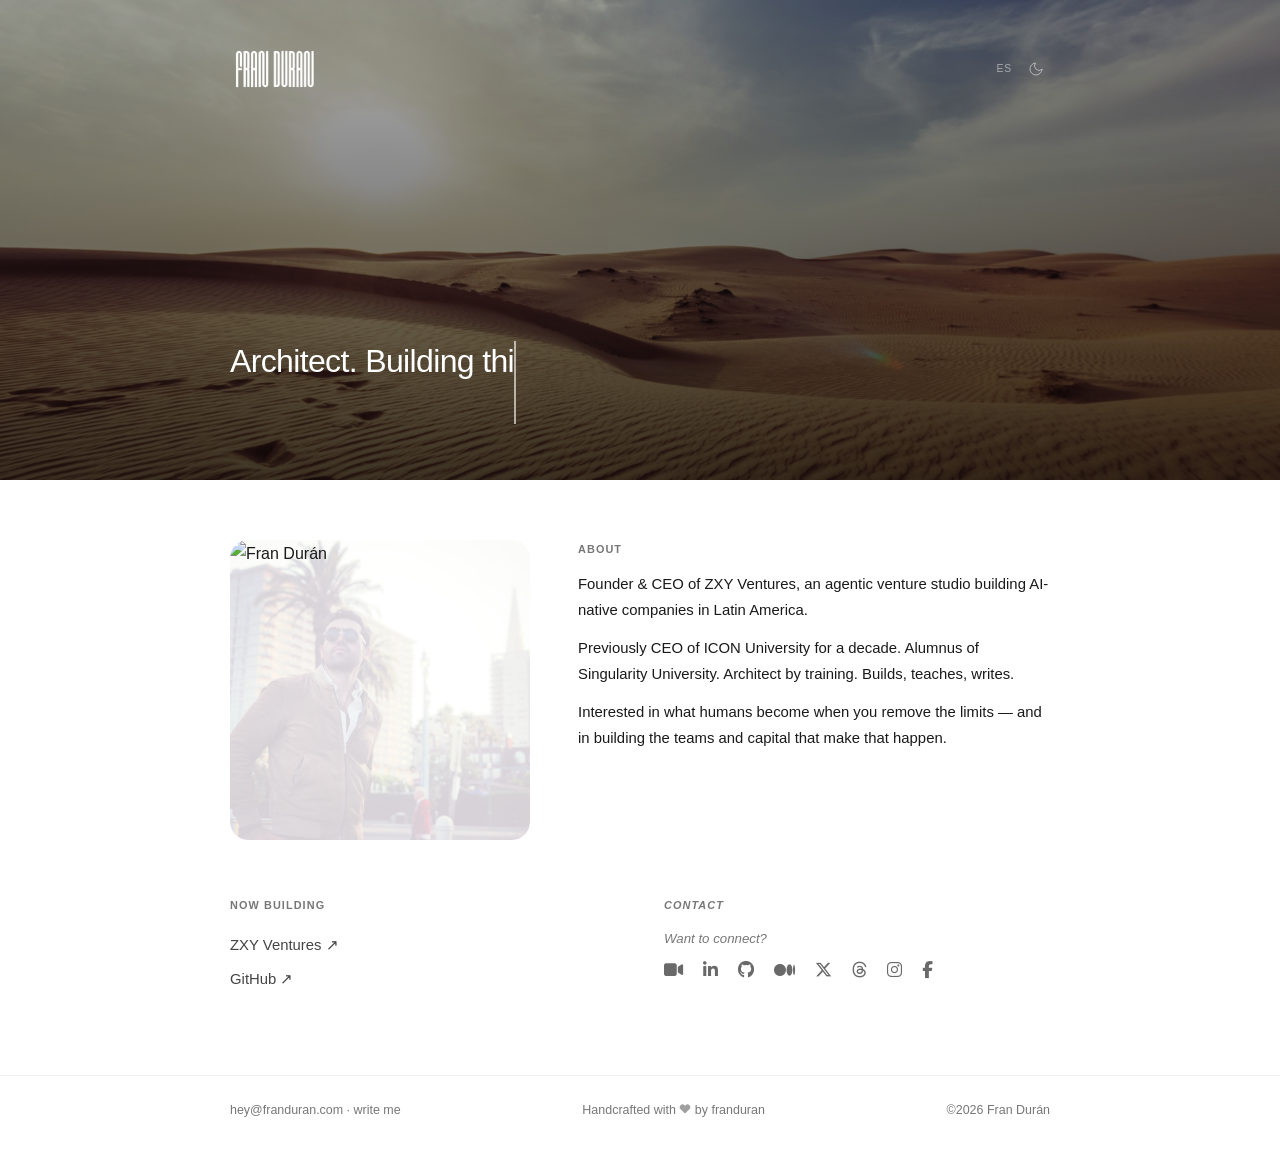
==== commit 94329acc: "feat: final bio - credencial limpia + closing line con los 4 pilares implícitos" ====
--- a/index.html
+++ b/index.html
@@ -54,9 +54,9 @@
             </div>
             <div class="bio-content">
                 <h2 data-en="About" data-es="Sobre mí">About</h2>
-                <p data-en="Architect by training. System designer by obsession." data-es="Arquitecto de formación. Diseñador de sistemas por obsesión.">Architect by training. System designer by obsession.</p>
-                <p data-en="A decade redesigning how a university works. Singularity University in Silicon Valley, where exponential thinking became a method. Then founded ZXY Ventures — an agentic studio where AI agents build things that outlive their creator." data-es="Una década rediseñando cómo funciona una universidad. Singularity University en Silicon Valley, donde el pensamiento exponencial se volvió método. Luego fundó ZXY Ventures — un estudio agéntico donde los agentes de IA construyen cosas que sobreviven a su creador.">A decade redesigning how a university works. Singularity University in Silicon Valley, where exponential thinking became a method. Then founded ZXY Ventures — an agentic studio where AI agents build things that outlive their creator.</p>
-                <p data-en="The right architecture runs without you." data-es="La arquitectura correcta funciona sin ti.">The right architecture runs without you.</p>
+                <p data-en="Founder &amp; CEO of ZXY Ventures, an agentic venture studio building AI-native companies in Latin America." data-es="Fundador y CEO de ZXY Ventures, un venture studio agéntico que construye empresas AI-native en América Latina.">Founder &amp; CEO of ZXY Ventures, an agentic venture studio building AI-native companies in Latin America.</p>
+                <p data-en="Previously CEO of ICON University for a decade. Alumnus of Singularity University. Architect by training. Builds, teaches, writes." data-es="Antes CEO de ICON University durante una década. Alumni de Singularity University. Arquitecto de formación. Construye, enseña, escribe.">Previously CEO of ICON University for a decade. Alumnus of Singularity University. Architect by training. Builds, teaches, writes.</p>
+                <p data-en="Interested in what humans become when you remove the limits — and in building the teams and capital that make that happen." data-es="Le interesa lo que los humanos logran cuando eliminas los límites — y construir los equipos y el capital que lo hacen posible.">Interested in what humans become when you remove the limits — and in building the teams and capital that make that happen.</p>
             </div>
         </article>
 
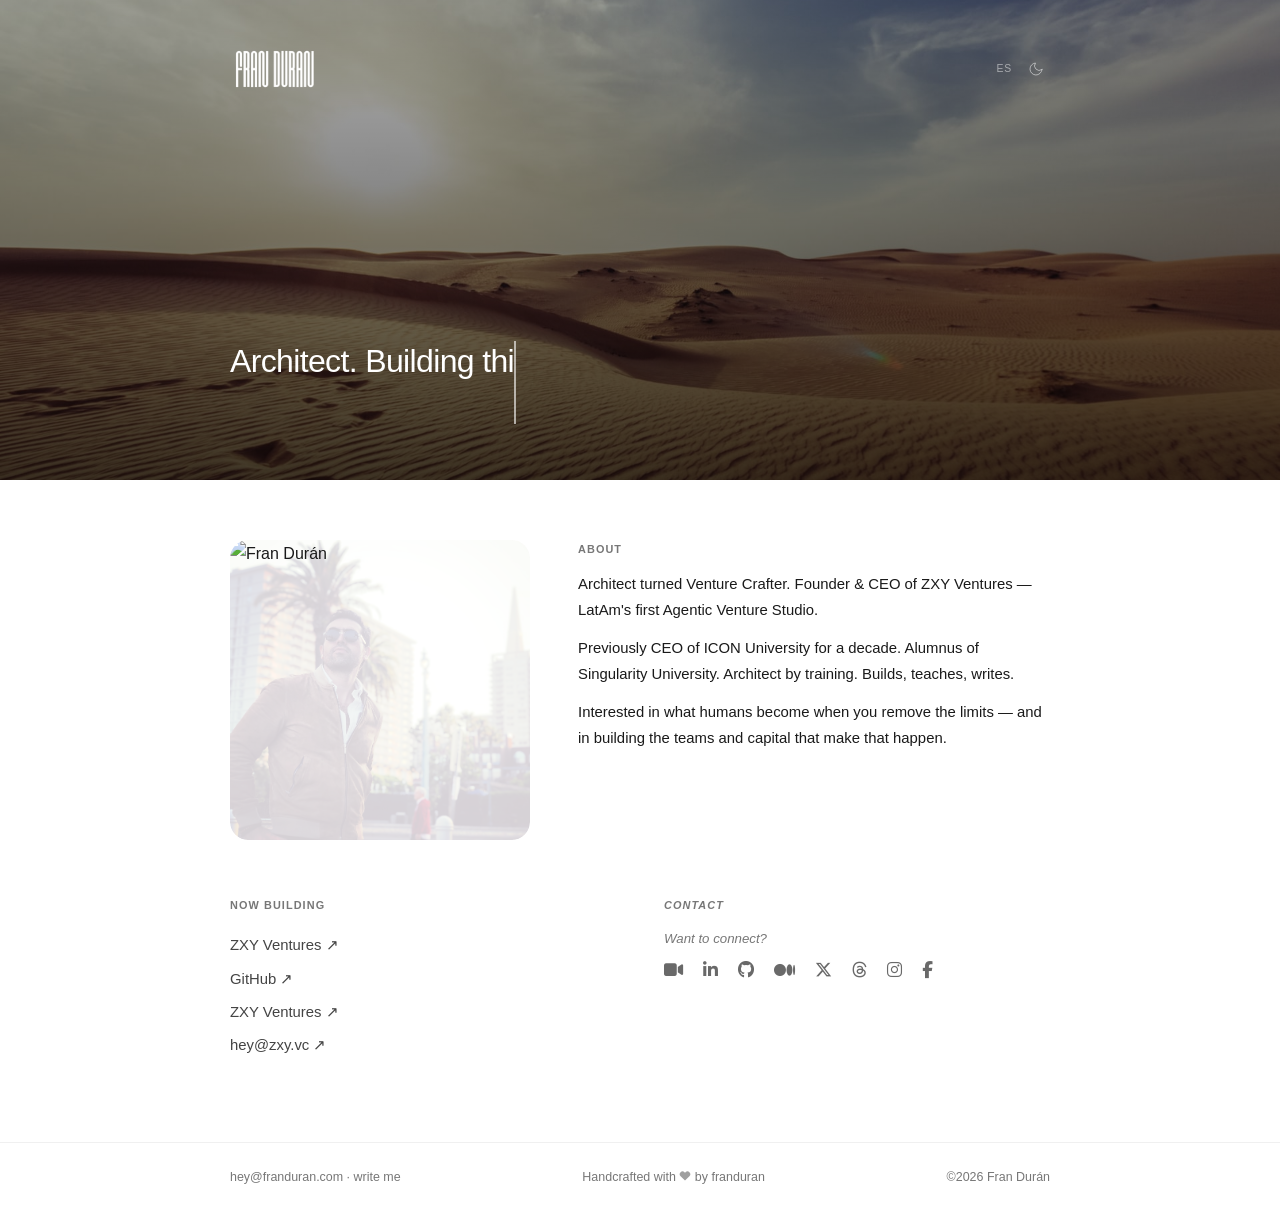
==== commit df719c16: "feat: copy deck v1.0 — bio Venture Crafter, ZXY links, hey@zxy.vc" ====
--- a/index.html
+++ b/index.html
@@ -54,7 +54,7 @@
             </div>
             <div class="bio-content">
                 <h2 data-en="About" data-es="Sobre mí">About</h2>
-                <p data-en="Founder &amp; CEO of ZXY Ventures, an agentic venture studio building AI-native companies in Latin America." data-es="Fundador y CEO de ZXY Ventures, un venture studio agéntico que construye empresas AI-native en América Latina.">Founder &amp; CEO of ZXY Ventures, an agentic venture studio building AI-native companies in Latin America.</p>
+                <p data-en="Architect turned Venture Crafter. Founder &amp; CEO of ZXY Ventures — LatAm's first Agentic Venture Studio." data-es="Arquitecto de formación, Venture Crafter por convicción. Fundador y CEO de ZXY Ventures — el primer Agentic Venture Studio de LatAm.">Architect turned Venture Crafter. Founder &amp; CEO of ZXY Ventures — LatAm's first Agentic Venture Studio.</p>
                 <p data-en="Previously CEO of ICON University for a decade. Alumnus of Singularity University. Architect by training. Builds, teaches, writes." data-es="Antes CEO de ICON University durante una década. Alumni de Singularity University. Arquitecto de formación. Construye, enseña, escribe.">Previously CEO of ICON University for a decade. Alumnus of Singularity University. Architect by training. Builds, teaches, writes.</p>
                 <p data-en="Interested in what humans become when you remove the limits — and in building the teams and capital that make that happen." data-es="Le interesa lo que los humanos logran cuando eliminas los límites — y construir los equipos y el capital que lo hacen posible.">Interested in what humans become when you remove the limits — and in building the teams and capital that make that happen.</p>
             </div>
@@ -66,6 +66,8 @@
                 <ul>
                     <li><a href="https://zxy.vc" target="_blank">ZXY Ventures ↗</a></li>
                     <li><a href="https://github.com/franduranv" target="_blank">GitHub ↗</a></li>
+                    <li><a href="https://zxy.vc" target="_blank">ZXY Ventures ↗</a></li>
+                    <li><a href="mailto:hey@zxy.vc">hey@zxy.vc ↗</a></li>
                 </ul>
             </aside>
             <address id="contact">
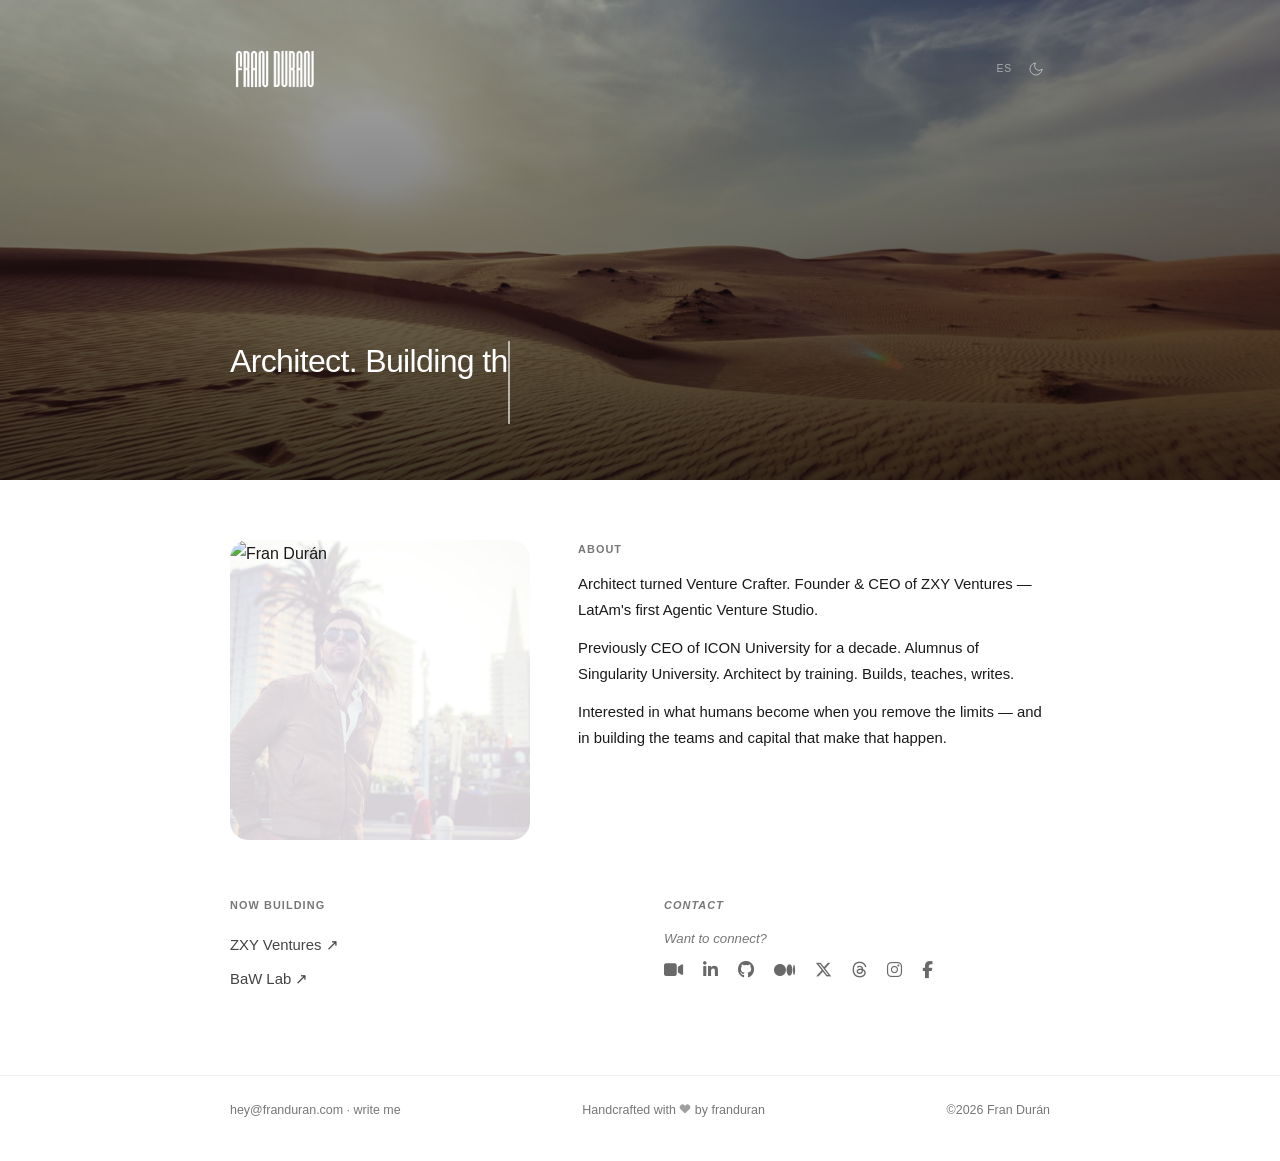
==== commit 1ee42958: "fix: Now Building → solo ZXY Ventures + BaW Lab (quitar GitHub y email duplicados)" ====
--- a/index.html
+++ b/index.html
@@ -65,9 +65,7 @@
                 <h2 data-en="Now building" data-es="Construyendo ahora">Now building</h2>
                 <ul>
                     <li><a href="https://zxy.vc" target="_blank">ZXY Ventures ↗</a></li>
-                    <li><a href="https://github.com/franduranv" target="_blank">GitHub ↗</a></li>
-                    <li><a href="https://zxy.vc" target="_blank">ZXY Ventures ↗</a></li>
-                    <li><a href="mailto:hey@zxy.vc">hey@zxy.vc ↗</a></li>
+                    <li><a href="https://baw.zxy.vc" target="_blank">BaW Lab ↗</a></li>
                 </ul>
             </aside>
             <address id="contact">
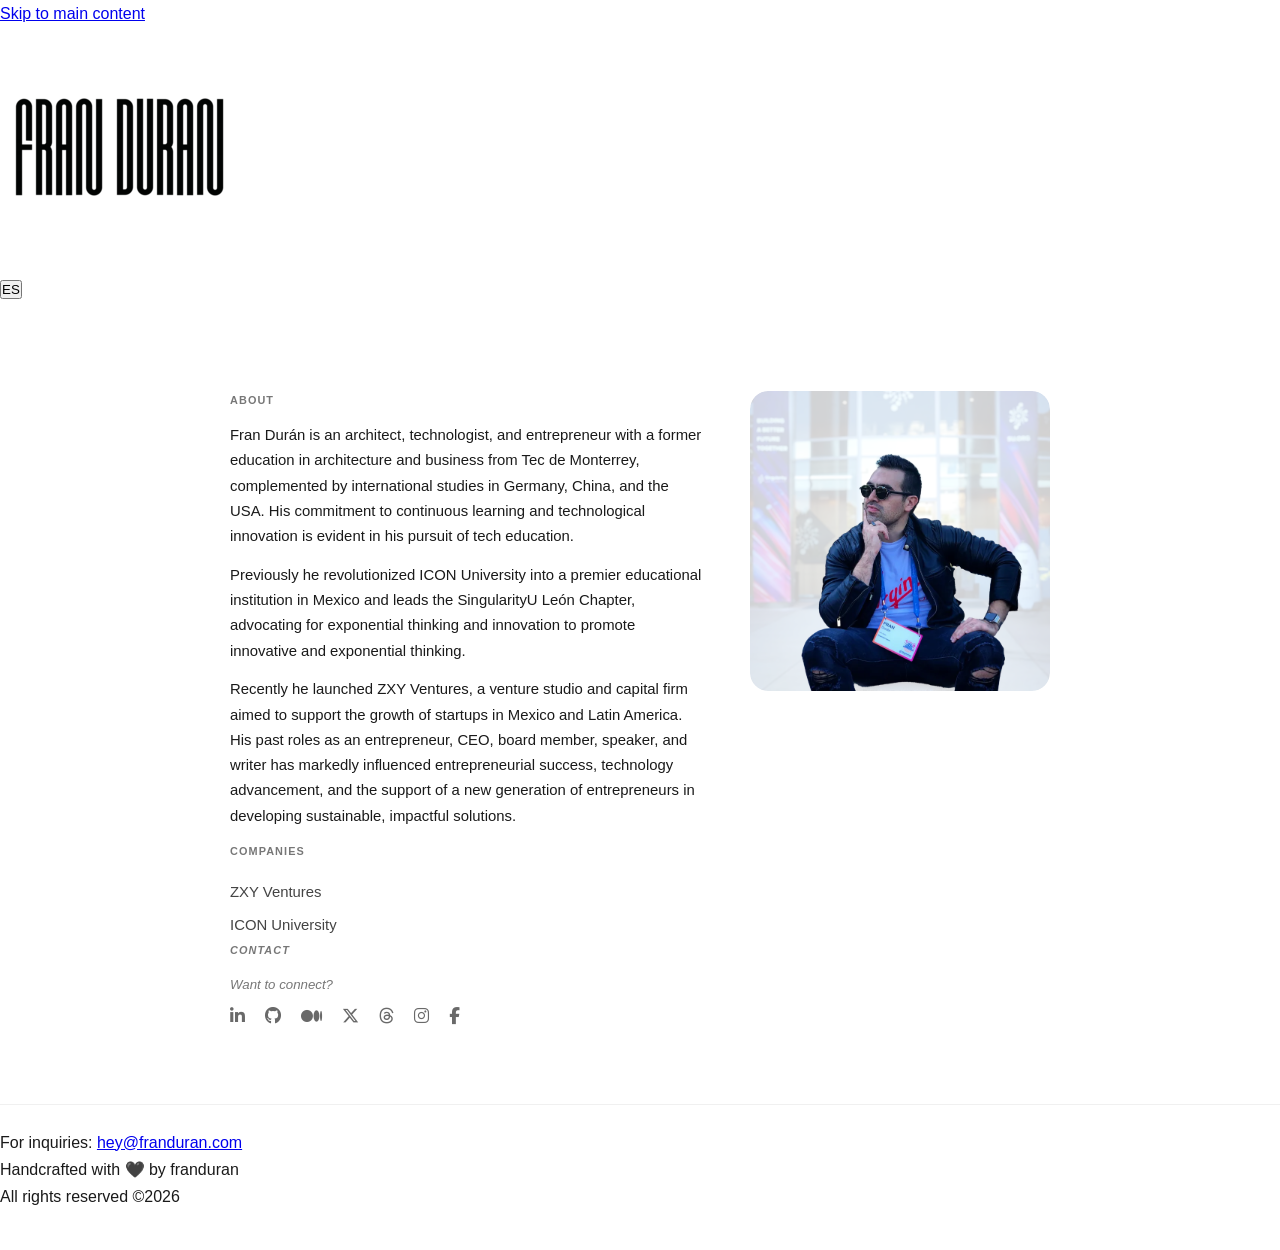
==== commit e96249eb: "Remove Motion video call link from contact section The scheduling app is no longer in use.  https://" ====
--- a/index.html
+++ b/index.html
@@ -3,96 +3,138 @@
 <head>
     <meta charset="UTF-8">
     <meta name="viewport" content="width=device-width, initial-scale=1.0">
-    <meta name="description" content="Fran Durán — Architect. Building things that outlive their creator. Founder of ZXY Ventures.">
-    <meta name="keywords" content="Fran Durán, ZXY Ventures, entrepreneur, architect, AI agents, venture studio, Mexico, LatAm">
+    <meta name="description" content="Fran Durán - Architect, Technologist & Entrepreneur. Former CEO of ICON University, founder of ZXY Ventures, and SingularityU León Chapter leader.">
+    <meta name="keywords" content="Fran Durán, entrepreneur, technology, architecture, Mexico, ZXY Ventures, ICON University">
     <meta name="author" content="Fran Durán">
-    <meta property="og:title" content="Fran Durán">
-    <meta property="og:description" content="Architect. Building things that outlive their creator.">
-    <meta property="og:image" content="assets/FD_Profile_SF.jpg">
+
+    <!-- Open Graph -->
+    <meta property="og:title" content="Fran Durán - Personal Website">
+    <meta property="og:description" content="Architect, technologist, and entrepreneur">
+    <meta property="og:image" content="https://franduran.com/assets/FD_Profile_Square.jpeg">
     <meta property="og:url" content="https://franduran.com">
-    <title>Fran Durán</title>
+    <meta property="og:type" content="website">
+
+    <!-- Twitter Card -->
+    <meta name="twitter:card" content="summary_large_image">
+    <meta name="twitter:title" content="Fran Durán - Personal Website">
+    <meta name="twitter:description" content="Architect, technologist, and entrepreneur">
+    <meta name="twitter:image" content="https://franduran.com/assets/FD_Profile_Square.jpeg">
+
+    <!-- Canonical -->
+    <link rel="canonical" href="https://franduran.com">
+
+    <title>Fran Duran - Personal Website</title>
     <link rel="stylesheet" href="style.css">
-    <link rel="stylesheet" href="https://cdnjs.cloudflare.com/ajax/libs/font-awesome/6.5.1/css/all.min.css">
+    <link rel="stylesheet" href="https://cdnjs.cloudflare.com/ajax/libs/font-awesome/6.5.1/css/all.min.css" integrity="sha512-DTOQO9RWCH3ppGqcWaEA1BIZOC6xxalwEsw9c2QQeAIftl+Vegovlnee1c9QX4TctnWMn13TZye+giMm8e2LwA==" crossorigin="anonymous" referrerpolicy="no-referrer">
     <link rel="icon" type="image/x-icon" href="assets/favicon.ico">
-    <link rel="apple-touch-icon" href="assets/FD_Profile_SF.jpg">
-    <link rel="preload" href="style.css" as="style">
+    <link rel="apple-touch-icon" href="assets/FD_Profile_Square.jpeg">
     <link rel="preload" href="script.js" as="script">
-    <link rel="preload" href="assets/desert-bg.jpg" as="image">
+    <link rel="preload" href="assets/FD_Logotipo.png" as="image">
+
+    <!-- Google Analytics -->
+    <script async src="https://www.googletagmanager.com/gtag/js?id=G-XXXXXXXXXX"></script>
+    <script>
+      window.dataLayer = window.dataLayer || [];
+      function gtag(){dataLayer.push(arguments);}
+      gtag('js', new Date());
+      gtag('config', 'G-XXXXXXXXXX');
+    </script>
+
+    <!-- Structured Data -->
+    <script type="application/ld+json">
+    {
+        "@context": "https://schema.org",
+        "@type": "Person",
+        "name": "Fran Durán",
+        "url": "https://franduran.com",
+        "image": "https://franduran.com/assets/FD_Profile_Square.jpeg",
+        "jobTitle": "Entrepreneur",
+        "description": "Architect, technologist, and entrepreneur",
+        "email": "hey@franduran.com",
+        "sameAs": [
+            "https://www.linkedin.com/in/franduran/",
+            "https://github.com/franduranv",
+            "https://medium.com/@franduran",
+            "https://twitter.com/franduran",
+            "https://www.instagram.com/franduran/",
+            "https://www.facebook.com/franduranv",
+            "https://www.threads.net/@franduran"
+        ],
+        "worksFor": [
+            {
+                "@type": "Organization",
+                "name": "ZXY Ventures",
+                "url": "https://zxy.vc"
+            }
+        ],
+        "alumniOf": {
+            "@type": "EducationalOrganization",
+            "name": "Tec de Monterrey"
+        }
+    }
+    </script>
 </head>
 <body>
-    <section id="hero">
-        <div class="hero-overlay"></div>
-        <nav class="hero-nav">
-            <div class="nav-inner">
-                <img src="assets/FD_Logotipo.png" alt="Fran Durán" class="hero-logo" loading="eager">
-                <div class="nav-controls">
-                    <button id="lang-toggle" aria-label="Toggle language">EN</button>
-                    <button id="cambiar-tema" aria-label="Toggle dark mode"></button>
+    <a href="#bio" class="skip-link">Skip to main content</a>
+    <header>
+        <picture>
+            <source srcset="assets/FD_Logotipo.webp" type="image/webp">
+            <img src="assets/FD_Logotipo.png" alt="Fran Duran logo" width="240" height="240" loading="eager">
+        </picture>
+    </header>
+    <nav>
+        <button id="cambiar-idioma" aria-label="Switch to Spanish">ES</button>
+        <button id="cambiar-tema" aria-label="Toggle dark mode"> Dark Mode </button>
+    </nav>
+    <main class="content-wrapper">
+        <article id="bio">
+            <div class="bio-content">
+                <h2 data-i18n="about_title">About</h2>
+                <p data-i18n="bio_p1">Fran Durán is an architect, technologist, and entrepreneur with a former education in architecture and business from Tec de Monterrey, complemented by international studies in Germany, China, and the USA. His commitment to continuous learning and technological innovation is evident in his pursuit of tech education.</p>
+                <p data-i18n="bio_p2">Previously he revolutionized ICON University into a premier educational institution in Mexico and leads the SingularityU León Chapter, advocating for exponential thinking and innovation to promote innovative and exponential thinking.</p>
+                <p data-i18n="bio_p3">Recently he launched ZXY Ventures, a venture studio and capital firm aimed to support the growth of startups in Mexico and Latin America. His past roles as an entrepreneur, CEO, board member, speaker, and writer has markedly influenced entrepreneurial success, technology advancement, and the support of a new generation of entrepreneurs in developing sustainable, impactful solutions.</p>
+            </div>
+            <div class="bio-image">
+                <picture>
+                    <source srcset="assets/FD_Profile_Square.webp" type="image/webp">
+                    <img src="assets/FD_Profile_Square.jpeg" alt="Transparent photo of Fran Durán" class="base-image" width="800" height="800" loading="lazy">
+                </picture>
+                <picture>
+                    <source srcset="assets/FD_Profile_Square_NB.webp" type="image/webp">
+                    <img src="assets/FD_Profile_Square_NB.png" alt="Photo of Fran Durán" class="top-image" width="800" height="800" loading="lazy">
+                </picture>
+            </div>
+        </article>
+        <aside id="companies">
+            <div class="companies">
+                <h2 data-i18n="companies_title">Companies</h2>
+                <ul>
+                    <li><a href="https://zxy.vc" target="_blank" rel="noopener noreferrer">ZXY Ventures</a></li>
+                    <li><a href="https://icon.edu.mx" target="_blank" rel="noopener noreferrer">ICON University</a></li>
+                </ul>
+            </div>
+        </aside>
+        <address id="contact">
+            <div class="contact">
+                <h2 data-i18n="contact_title">Contact</h2>
+                <p class="connect-text" data-i18n="connect_text"> Want to connect?</p>
+                <div class="contact-icons">
+                    <a href="https://www.linkedin.com/in/franduran/" target="_blank" rel="noopener noreferrer" aria-label="LinkedIn profile"><i class="fab fa-linkedin-in" aria-hidden="true"></i></a>
+                    <a href="https://github.com/franduranv" target="_blank" rel="noopener noreferrer" aria-label="GitHub profile"><i class="fab fa-github" aria-hidden="true"></i></a>
+                    <a href="https://medium.com/@franduran" target="_blank" rel="noopener noreferrer" aria-label="Medium blog"><i class="fab fa-medium-m" aria-hidden="true"></i></a>
+                    <a href="https://twitter.com/franduran" target="_blank" rel="noopener noreferrer" aria-label="X (Twitter) profile"><i class="fa-brands fa-x-twitter" aria-hidden="true"></i></a>
+                    <a href="https://www.threads.net/@franduran" target="_blank" rel="noopener noreferrer" aria-label="Threads profile"><i class="fa-brands fa-threads" aria-hidden="true"></i></a>
+                    <a href="https://www.instagram.com/franduran/" target="_blank" rel="noopener noreferrer" aria-label="Instagram profile"><i class="fab fa-instagram" aria-hidden="true"></i></a>
+                    <a href="https://www.facebook.com/franduranv" target="_blank" rel="noopener noreferrer" aria-label="Facebook profile"><i class="fab fa-facebook-f" aria-hidden="true"></i></a>
                 </div>
             </div>
-        </nav>
-        <div class="hero-content">
-            <h1 id="hero-tagline" data-en="Architect. Building things that outlive their creator." data-es="Arquitecto. Construyendo cosas que sobreviven a su creador.">Architect. Building things that outlive their creator.</h1>
-        </div>
-    </section>
-
-    <header id="sticky-header">
-        <div class="nav-inner">
-            <img src="assets/FD_Logotipo.png" alt="Fran Durán" class="sticky-logo" loading="eager">
-            <div class="nav-controls">
-                <button id="lang-toggle-sticky" aria-label="Toggle language">EN</button>
-                <button id="cambiar-tema-sticky" aria-label="Toggle dark mode"></button>
-            </div>
-        </div>
-    </header>
-
-    <main class="content-wrapper">
-        <article id="bio">
-            <div class="bio-image">
-                <img src="assets/FD_Profile_SF.jpg" alt="Fran Durán" class="base-image" loading="lazy">
-                <img src="assets/FD_Profile_SF_NB.png" alt="Fran Durán" class="top-image" loading="lazy">
-            </div>
-            <div class="bio-content">
-                <h2 data-en="About" data-es="Sobre mí">About</h2>
-                <p data-en="Architect turned Venture Crafter. Founder &amp; CEO of ZXY Ventures — LatAm's first Agentic Venture Studio." data-es="Arquitecto de formación, Venture Crafter por convicción. Fundador y CEO de ZXY Ventures — el primer Agentic Venture Studio de LatAm.">Architect turned Venture Crafter. Founder &amp; CEO of ZXY Ventures — LatAm's first Agentic Venture Studio.</p>
-                <p data-en="Previously CEO of ICON University for a decade. Alumnus of Singularity University. Architect by training. Builds, teaches, writes." data-es="Antes CEO de ICON University durante una década. Alumni de Singularity University. Arquitecto de formación. Construye, enseña, escribe.">Previously CEO of ICON University for a decade. Alumnus of Singularity University. Architect by training. Builds, teaches, writes.</p>
-                <p data-en="Interested in what humans become when you remove the limits — and in building the teams and capital that make that happen." data-es="Le interesa lo que los humanos logran cuando eliminas los límites — y construir los equipos y el capital que lo hacen posible.">Interested in what humans become when you remove the limits — and in building the teams and capital that make that happen.</p>
-            </div>
-        </article>
-
-        <div class="lower-grid">
-            <aside id="companies">
-                <h2 data-en="Now building" data-es="Construyendo ahora">Now building</h2>
-                <ul>
-                    <li><a href="https://zxy.vc" target="_blank">ZXY Ventures ↗</a></li>
-                    <li><a href="https://baw.zxy.vc" target="_blank">BaW Lab ↗</a></li>
-                </ul>
-            </aside>
-            <address id="contact">
-                <h2 data-en="Contact" data-es="Contacto">Contact</h2>
-                <p class="connect-text" data-en="Want to connect?" data-es="¿Quieres conectar?">Want to connect?</p>
-                <div class="contact-icons">
-                    <a href="https://usemotion.com/meet/franduran/zoom?d=30" target="_blank" rel="noopener noreferrer"><i class="fa-solid fa-video"></i></a>
-                    <a href="https://www.linkedin.com/in/franduran/" target="_blank" rel="noopener noreferrer"><i class="fab fa-linkedin-in"></i></a>
-                    <a href="https://github.com/franduranv" target="_blank" rel="noopener noreferrer"><i class="fab fa-github"></i></a>
-                    <a href="https://medium.com/@franduran" target="_blank" rel="noopener noreferrer"><i class="fab fa-medium-m"></i></a>
-                    <a href="https://twitter.com/franduran" target="_blank" rel="noopener noreferrer"><i class="fa-brands fa-x-twitter"></i></a>
-                    <a href="https://www.threads.net/@franduran" target="_blank" rel="noopener noreferrer"><i class="fa-brands fa-threads"></i></a>
-                    <a href="https://www.instagram.com/franduran/" target="_blank" rel="noopener noreferrer"><i class="fab fa-instagram"></i></a>
-                    <a href="https://www.facebook.com/franduranv" target="_blank" rel="noopener noreferrer"><i class="fab fa-facebook-f"></i></a>
-                </div>
-            </address>
-        </div>
+        </address>
     </main>
-
     <footer>
-        <div class="footer-inner">
-            <span>hey@franduran.com · <a href="mailto:hey@franduran.com" data-en="write me" data-es="escríbeme">write me</a></span>
-            <span id="footer-craft">Handcrafted with <svg xmlns='http://www.w3.org/2000/svg' width='12' height='12' viewBox='0 0 24 24' fill='currentColor' stroke='none' style='vertical-align:-1px;opacity:0.7'><path d='M20.84 4.61a5.5 5.5 0 0 0-7.78 0L12 5.67l-1.06-1.06a5.5 5.5 0 0 0-7.78 7.78l1.06 1.06L12 21.23l7.78-7.78 1.06-1.06a5.5 5.5 0 0 0 0-7.78z'/></svg> by franduran</span>
-            <span>©2026 Fran Durán</span>
-        </div>
+        <p data-i18n="footer_inquiries">For inquiries: <a href="mailto:hey@franduran.com">hey@franduran.com</a></p>
+        <p data-i18n="footer_handcrafted">Handcrafted with 🖤 by franduran</p>
+        <p data-i18n="footer_rights">All rights reserved ©2026</p>
     </footer>
-
     <script src="script.js"></script>
 </body>
 </html>
